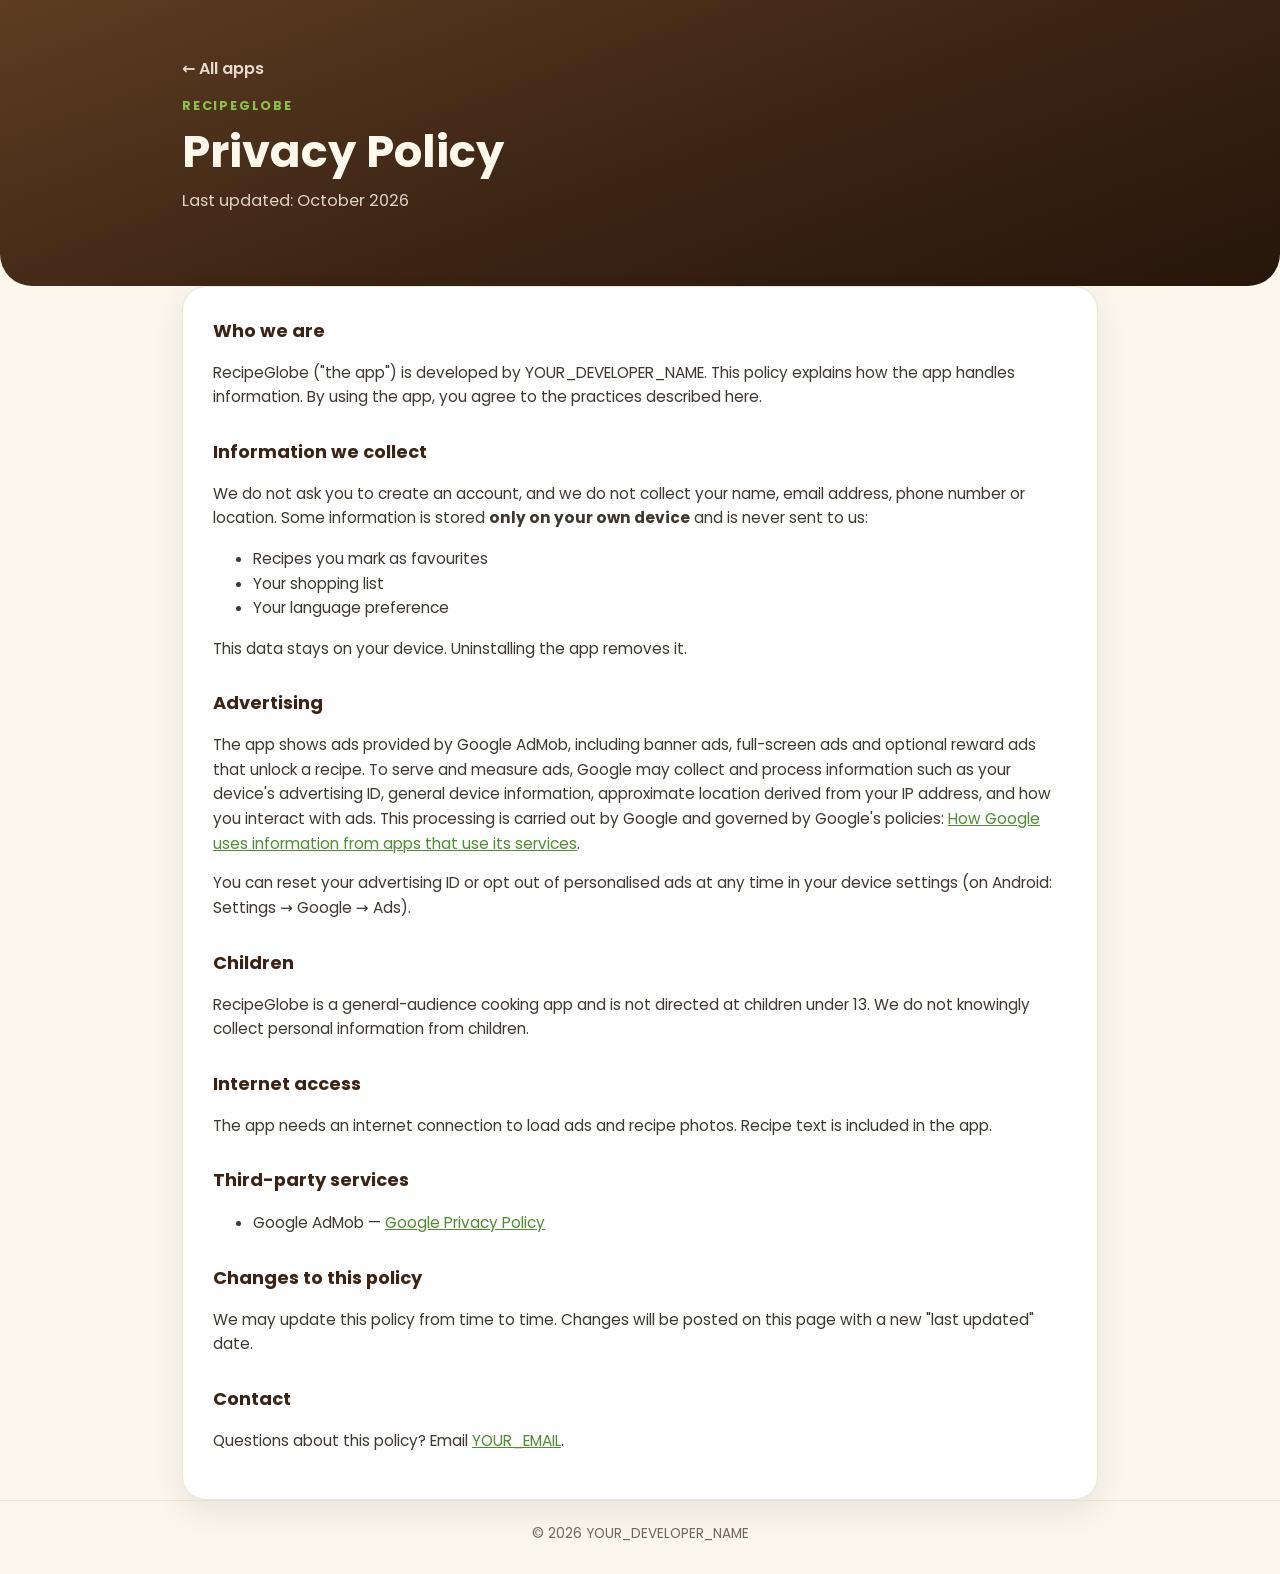
==== recipeglobe/privacy.html @ fd5387dc "adding files" ====
<!doctype html>
<html lang="en"><head><meta charset="utf-8"><meta name="viewport" content="width=device-width, initial-scale=1">
<title>RecipeGlobe — Privacy Policy</title>
<meta name="description" content="RecipeGlobe — halal recipes from around the world, in English, Urdu and Hindi.">
<link rel="icon" href="data:image/svg+xml,%3Csvg%20xmlns%3D%22http%3A%2F%2Fwww.w3.org%2F2000%2Fsvg%22%20width%3D%2264%22%20height%3D%2264%22%20viewBox%3D%2260%2092%20392%20352%22%20aria-hidden%3D%22true%22%3E%20%3Cdefs%3E%3CclipPath%20id%3D%22rg-globe-clip%22%3E%3Ccircle%20cx%3D%22256%22%20cy%3D%22286%22%20r%3D%2292%22%20%2F%3E%3C%2FclipPath%3E%3C%2Fdefs%3E%20%3Cpath%20d%3D%22M256%20186%20C232%20176%20206%20148%20212%20112%20C250%20118%20276%20150%20256%20186%20Z%22%20fill%3D%22%238BC34A%22%20%2F%3E%20%3Cpath%20d%3D%22M258%20186%20C282%20174%20306%20146%20300%20112%20C262%20120%20238%20152%20258%20186%20Z%22%20fill%3D%22%237CB342%22%20%2F%3E%20%3Cpath%20d%3D%22M257%20190%20C256%20176%20255%20160%20258%20146%22%20stroke%3D%22%235E9E2E%22%20stroke-width%3D%228%22%20fill%3D%22none%22%20stroke-linecap%3D%22round%22%20%2F%3E%20%3Cpath%20d%3D%22M305%20181%20A116%20116%200%201%201%20207%20181%22%20fill%3D%22none%22%20stroke%3D%22%23F5EFE1%22%20stroke-width%3D%2226%22%20stroke-linecap%3D%22round%22%20%2F%3E%20%3Ccircle%20cx%3D%22256%22%20cy%3D%22286%22%20r%3D%22100%22%20fill%3D%22none%22%20stroke%3D%22%232A190D%22%20stroke-width%3D%2212%22%20%2F%3E%20%3Ccircle%20cx%3D%22256%22%20cy%3D%22286%22%20r%3D%2292%22%20fill%3D%22%232E86C1%22%20%2F%3E%20%3Cg%20clip-path%3D%22url(%23rg-globe-clip)%22%20fill%3D%22%238BC34A%22%3E%20%3Cpath%20d%3D%22M186%20216%20C206%20202%20236%20202%20250%20214%20C260%20223%20253%20234%20242%20238%20C248%20246%20243%20256%20234%20256%20C227%20256%20223%20251%20217%20251%20C211%20260%20200%20261%20195%20255%20C190%20249%20194%20243%20188%20239%20C176%20233%20170%20222%20186%20216%20Z%22%20%2F%3E%20%3Cpath%20d%3D%22M232%20262%20C240%20258%20248%20266%20246%20274%20C244%20281%20236%20284%20232%20278%20C228%20272%20226%20266%20232%20262%20Z%22%20%2F%3E%20%3Cpath%20d%3D%22M240%20288%20C254%20282%20268%20296%20266%20314%20C264%20332%20256%20354%20244%20372%20C236%20384%20222%20380%20224%20364%20C228%20344%20226%20326%20230%20310%20C233%20296%20235%20290%20240%20288%20Z%22%20%2F%3E%20%3Cpath%20d%3D%22M286%20212%20C304%20204%20322%20208%20326%20218%20C330%20227%20318%20234%20306%20231%20C296%20228%20284%20223%20283%20218%20C282%20214%20283%20213%20286%20212%20Z%22%20%2F%3E%20%3Cpath%20d%3D%22M284%20248%20C306%20240%20330%20248%20334%20268%20C338%20288%20328%20312%20312%20330%20C300%20344%20286%20346%20280%20334%20C272%20322%20277%20306%20273%20290%20C269%20272%20272%20252%20284%20248%20Z%22%20%2F%3E%20%3Cpath%20d%3D%22M330%20206%20C358%20194%20386%20208%20390%20230%20C394%20250%20376%20266%20356%20260%20C338%20254%20326%20238%20325%20222%20C324%20212%20326%20207%20330%20206%20Z%22%20%2F%3E%20%3Cpath%20d%3D%22M340%20274%20C352%20270%20362%20284%20358%20300%20C354%20314%20342%20326%20336%20316%20C330%20304%20331%20278%20340%20274%20Z%22%20%2F%3E%20%3Cpath%20d%3D%22M352%20338%20C372%20330%20392%20344%20388%20360%20C384%20376%20364%20382%20352%20370%20C342%20360%20342%20342%20352%20338%20Z%22%20%2F%3E%20%3C%2Fg%3E%20%3Cpath%20d%3D%22M196%20254%20C206%20226%20232%20206%20262%20202%20C236%20212%20214%20230%20206%20258%20Z%22%20fill%3D%22%23FFFFFF%22%20opacity%3D%220.28%22%20%2F%3E%20%3Cpath%20fill%3D%22%23F5EFE1%22%20d%3D%22M78%20156%20L78%20232%20C78%20254%2092%20264%20100%20272%20L100%20426%20C100%20434%20118%20434%20118%20426%20L118%20272%20C126%20264%20140%20254%20140%20232%20L140%20156%20L129%20156%20L129%20228%20L119%20228%20L119%20156%20L114%20156%20L114%20228%20L104%20228%20L104%20156%20L99%20156%20L99%20228%20L89%20228%20L89%20156%20Z%22%20%2F%3E%20%3Cpath%20fill%3D%22%23F5EFE1%22%20d%3D%22M404%20268%20C388%20260%20376%20238%20376%20214%20C376%20182%20390%20158%20410%20158%20C430%20158%20444%20182%20444%20214%20C444%20238%20432%20260%20420%20268%20L420%20426%20C420%20434%20404%20434%20404%20426%20Z%22%20%2F%3E%20%3C%2Fsvg%3E">
<link rel="preconnect" href="https://fonts.googleapis.com"><link rel="preconnect" href="https://fonts.gstatic.com" crossorigin>
<link href="https://fonts.googleapis.com/css2?family=Poppins:wght@400;500;600;700&display=swap" rel="stylesheet">
<link rel="stylesheet" href="../style.css"></head><body>
<header class="top"><div class="wrap">
  <a class="back" href="../">&larr; All apps</a>
  <p class="dev">RecipeGlobe</p>
  <h1>Privacy Policy</h1>
  <p class="lead">Last updated: October 2026</p>
</div></header>
<main class="wrap"><div class="doc">
  <h2>Who we are</h2>
  <p>RecipeGlobe ("the app") is developed by YOUR_DEVELOPER_NAME. This policy explains how the app handles information. By using the app, you agree to the practices described here.</p>
  <h2>Information we collect</h2>
  <p>We do not ask you to create an account, and we do not collect your name, email address, phone number or location. Some information is stored <strong>only on your own device</strong> and is never sent to us:</p>
  <ul><li>Recipes you mark as favourites</li><li>Your shopping list</li><li>Your language preference</li></ul>
  <p>This data stays on your device. Uninstalling the app removes it.</p>
  <h2>Advertising</h2>
  <p>The app shows ads provided by Google AdMob, including banner ads, full-screen ads and optional reward ads that unlock a recipe. To serve and measure ads, Google may collect and process information such as your device's advertising ID, general device information, approximate location derived from your IP address, and how you interact with ads. This processing is carried out by Google and governed by Google's policies:
  <a href="https://policies.google.com/technologies/ads">How Google uses information from apps that use its services</a>.</p>
  <p>You can reset your advertising ID or opt out of personalised ads at any time in your device settings (on Android: Settings &rarr; Google &rarr; Ads).</p>
  <h2>Children</h2>
  <p>RecipeGlobe is a general-audience cooking app and is not directed at children under 13. We do not knowingly collect personal information from children.</p>
  <h2>Internet access</h2>
  <p>The app needs an internet connection to load ads and recipe photos. Recipe text is included in the app.</p>
  <h2>Third-party services</h2>
  <ul><li>Google AdMob — <a href="https://policies.google.com/privacy">Google Privacy Policy</a></li></ul>
  <h2>Changes to this policy</h2>
  <p>We may update this policy from time to time. Changes will be posted on this page with a new "last updated" date.</p>
  <h2>Contact</h2>
  <p>Questions about this policy? Email <a href="mailto:YOUR_EMAIL">YOUR_EMAIL</a>.</p>
</div></main>
<footer>&copy; 2026 YOUR_DEVELOPER_NAME</footer>
</body></html>
---- style.css ----
:root { --brown:#3B2414; --brown2:#26160B; --cream:#FBF6EC; --ink:#23201B; --muted:#6F665C; --green:#4E8B31; --green2:#8BC34A; }
* { box-sizing:border-box; }
body { margin:0; font-family:'Poppins',system-ui,-apple-system,'Segoe UI',sans-serif; background:var(--cream); color:var(--ink); line-height:1.6; }
a { color:var(--green); }
.wrap { max-width:960px; margin:0 auto; padding:0 22px; }
header.top { background:linear-gradient(160deg,#5E3D21 0%,#3B2414 55%,#26160B 100%); color:#FFF8EC; padding:56px 0 72px; border-radius:0 0 32px 32px; }
.dev { font-size:.8rem; letter-spacing:.14em; text-transform:uppercase; color:var(--green2); font-weight:700; margin:0 0 10px; }
header.top h1 { margin:0 0 10px; font-size:clamp(1.9rem,4.5vw,2.8rem); line-height:1.15; font-weight:700; }
header.top p.lead { margin:0; max-width:560px; color:rgba(255,248,236,.82); font-size:1.02rem; }
main { margin-top:-40px; }
.card { background:#fff; border:1px solid #EFE6D6; border-radius:24px; padding:28px; box-shadow:0 12px 30px rgba(35,32,27,.09);
  display:grid; grid-template-columns:150px 1fr; gap:28px; align-items:center; }
.icon { width:150px; height:150px; border-radius:34px; background:linear-gradient(160deg,#5E3D21,#26160B);
  display:flex; align-items:center; justify-content:center; padding:22px; box-shadow:0 8px 20px rgba(42,25,13,.3); }
.card h2 { margin:0; font-size:1.7rem; }
.card h2 .g { color:var(--green); }
.tag { margin:2px 0 14px; color:var(--muted); font-weight:500; }
ul.feat { margin:0 0 20px; padding:0; list-style:none; display:grid; gap:7px; }
ul.feat li { padding-left:26px; position:relative; color:#4A423A; font-size:.95rem; }
ul.feat li::before { content:''; position:absolute; left:0; top:.45em; width:14px; height:14px; border-radius:50%; background:#E6F3DC; border:3px solid var(--green); }
.actions { display:flex; gap:12px; flex-wrap:wrap; }
.btn { display:inline-flex; align-items:center; gap:8px; padding:12px 20px; border-radius:14px; font-weight:700; text-decoration:none; font-size:.95rem; }
.btn-primary { background:var(--green); color:#fff; box-shadow:0 6px 16px rgba(78,139,49,.3); }
.btn-ghost { background:#fff; color:var(--ink); border:1.5px solid #E4DACB; }
section.contact { margin:48px 0; text-align:center; }
section.contact h3 { margin:0 0 6px; font-size:1.25rem; }
section.contact p { margin:0; color:var(--muted); }
footer { border-top:1px solid #EAE0D0; padding:22px 0 30px; color:var(--muted); font-size:.85rem; text-align:center; }
@media (max-width:640px) { .card { grid-template-columns:1fr; text-align:center; padding:24px; } .icon { margin:0 auto; width:120px; height:120px; border-radius:28px; }
  ul.feat { text-align:left; max-width:340px; margin:0 auto 20px; } .actions { justify-content:center; } header.top { padding:44px 0 64px; } }
/* privacy page */
.doc { background:#fff; border:1px solid #EFE6D6; border-radius:24px; padding:30px; box-shadow:0 12px 30px rgba(35,32,27,.08); }
.doc h2 { font-size:1.12rem; margin:28px 0 6px; color:var(--brown); }
.doc h2:first-child { margin-top:0; }
.doc p, .doc li { color:#3F3830; font-size:.96rem; }
.back { display:inline-block; margin-bottom:14px; color:rgba(255,248,236,.85); text-decoration:none; font-weight:600; }
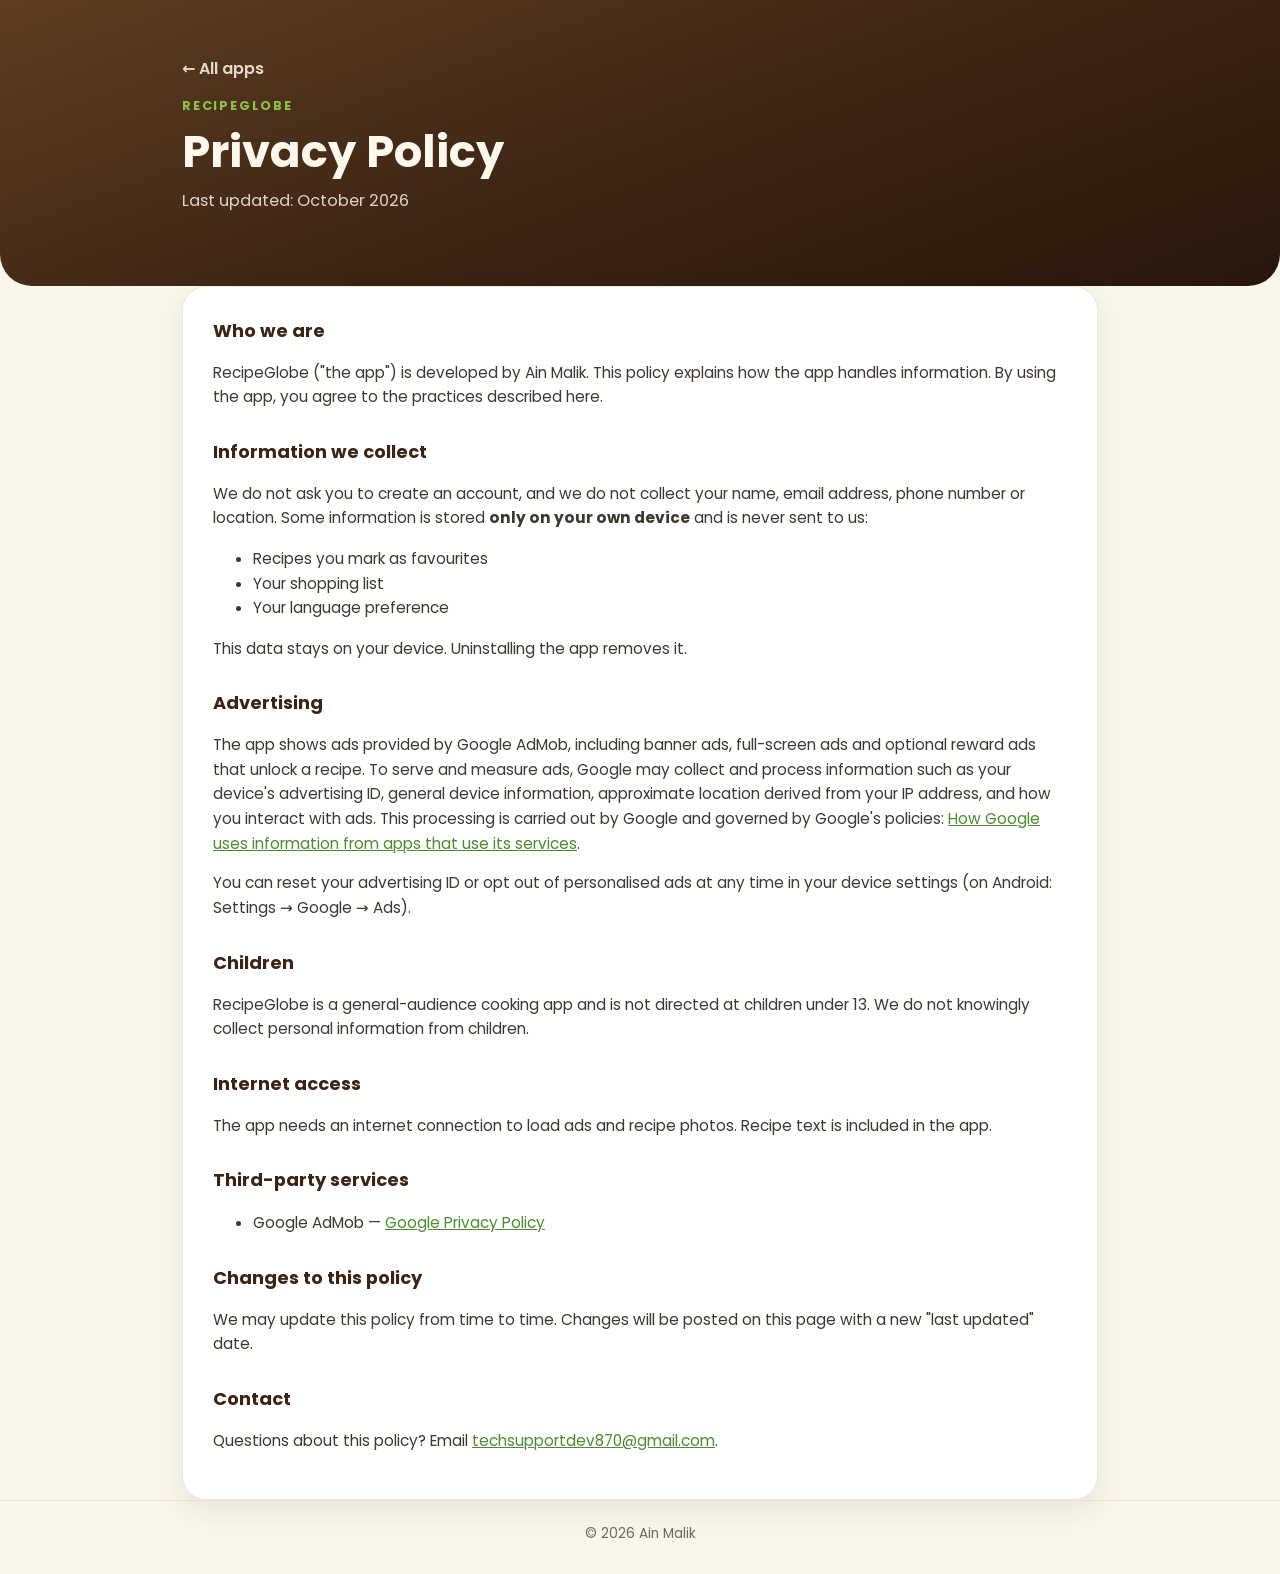
==== commit 0af638df: "update developer name" ====
--- a/recipeglobe/privacy.html
+++ b/recipeglobe/privacy.html
@@ -14,7 +14,7 @@
 </div></header>
 <main class="wrap"><div class="doc">
   <h2>Who we are</h2>
-  <p>RecipeGlobe ("the app") is developed by YOUR_DEVELOPER_NAME. This policy explains how the app handles information. By using the app, you agree to the practices described here.</p>
+  <p>RecipeGlobe ("the app") is developed by Ain Malik. This policy explains how the app handles information. By using the app, you agree to the practices described here.</p>
   <h2>Information we collect</h2>
   <p>We do not ask you to create an account, and we do not collect your name, email address, phone number or location. Some information is stored <strong>only on your own device</strong> and is never sent to us:</p>
   <ul><li>Recipes you mark as favourites</li><li>Your shopping list</li><li>Your language preference</li></ul>
@@ -32,7 +32,7 @@
   <h2>Changes to this policy</h2>
   <p>We may update this policy from time to time. Changes will be posted on this page with a new "last updated" date.</p>
   <h2>Contact</h2>
-  <p>Questions about this policy? Email <a href="mailto:YOUR_EMAIL">YOUR_EMAIL</a>.</p>
+  <p>Questions about this policy? Email <a href="mailto:techsupportdev870@gmail.com">techsupportdev870@gmail.com</a>.</p>
 </div></main>
-<footer>&copy; 2026 YOUR_DEVELOPER_NAME</footer>
+<footer>&copy; 2026 Ain Malik</footer>
 </body></html>
